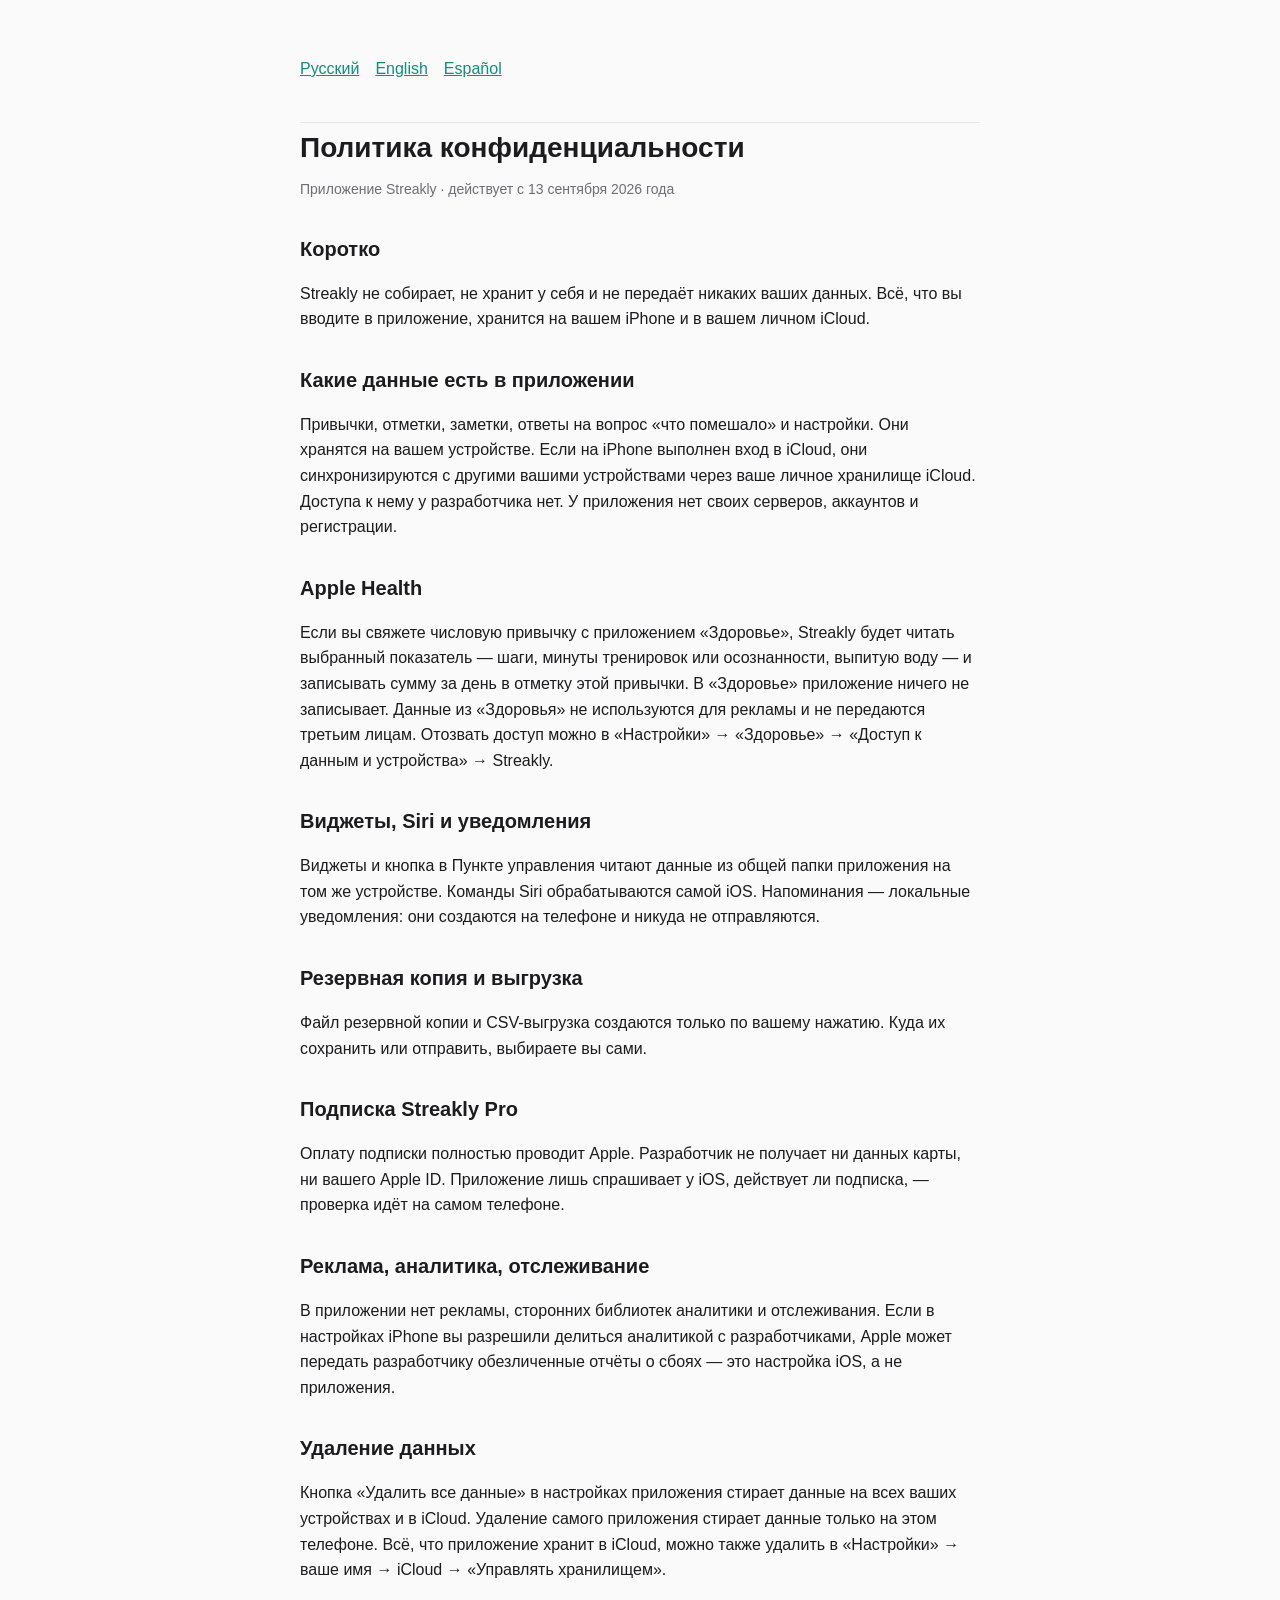
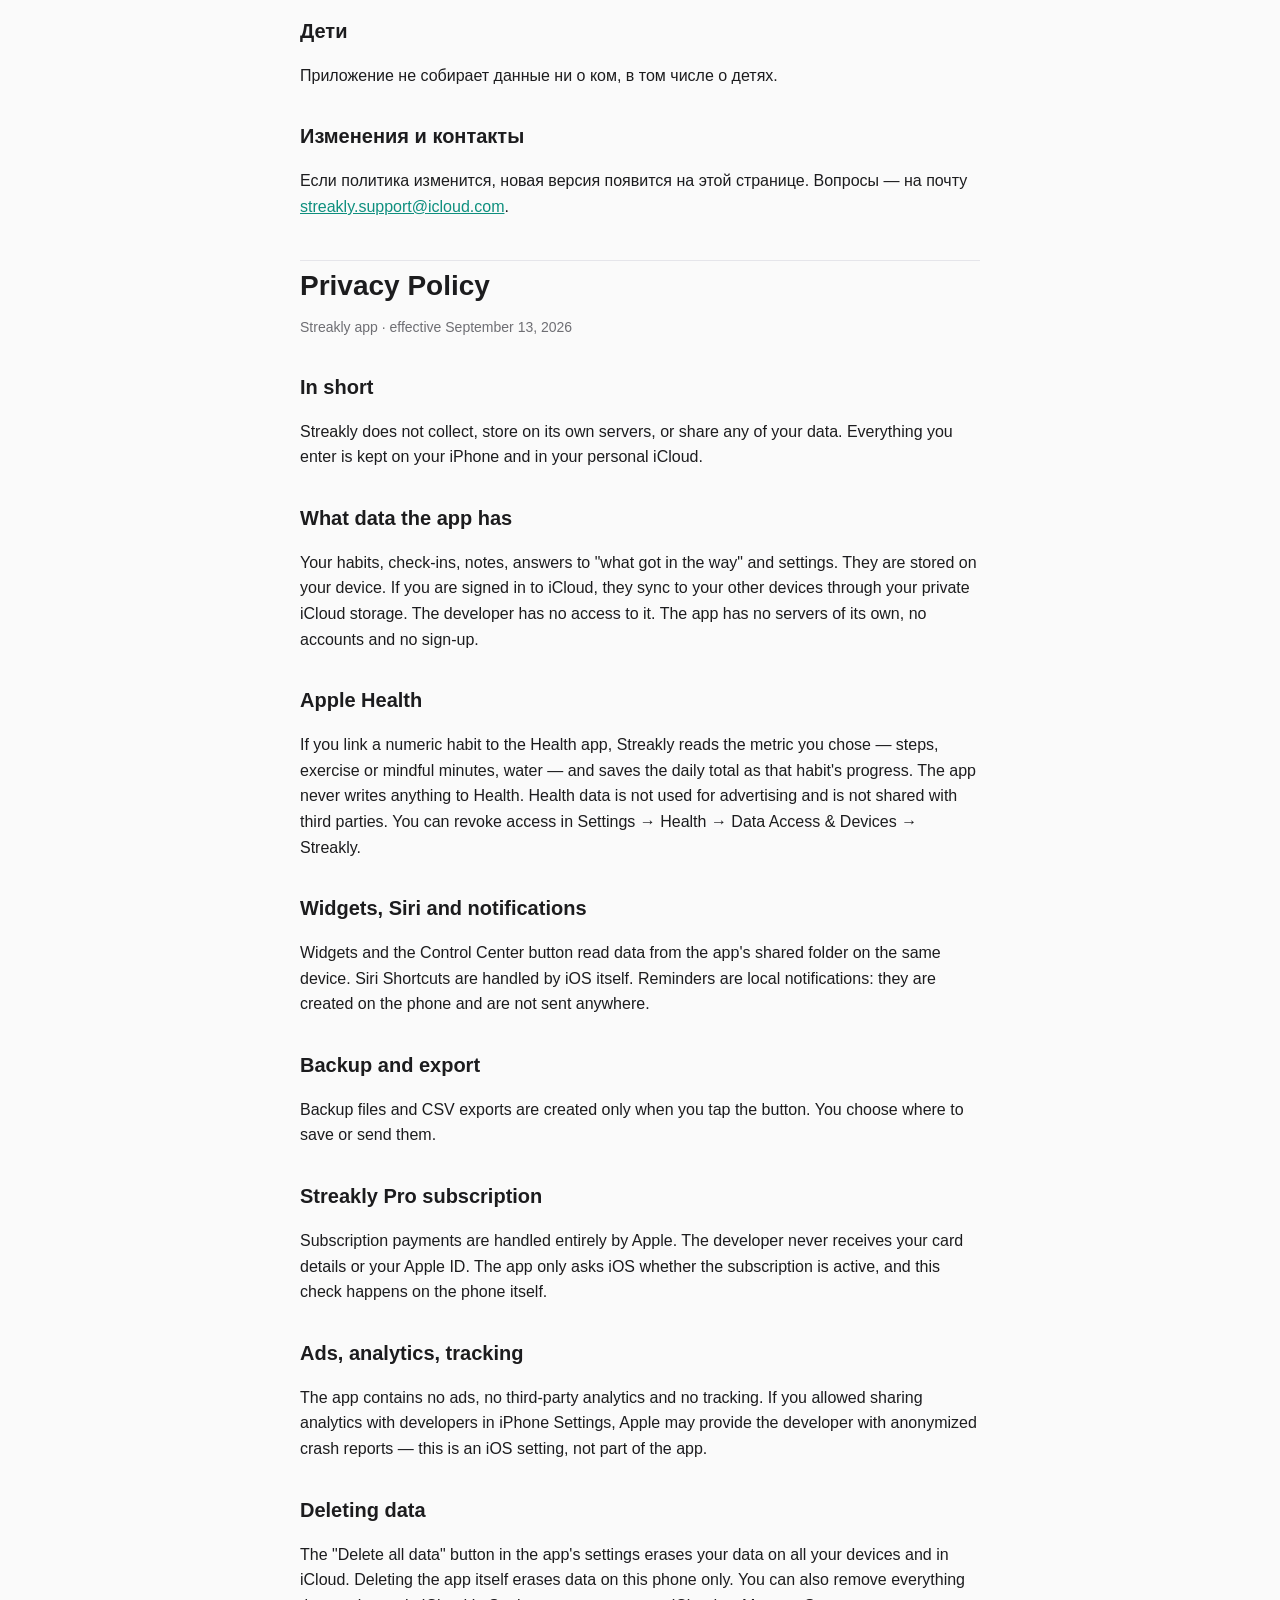
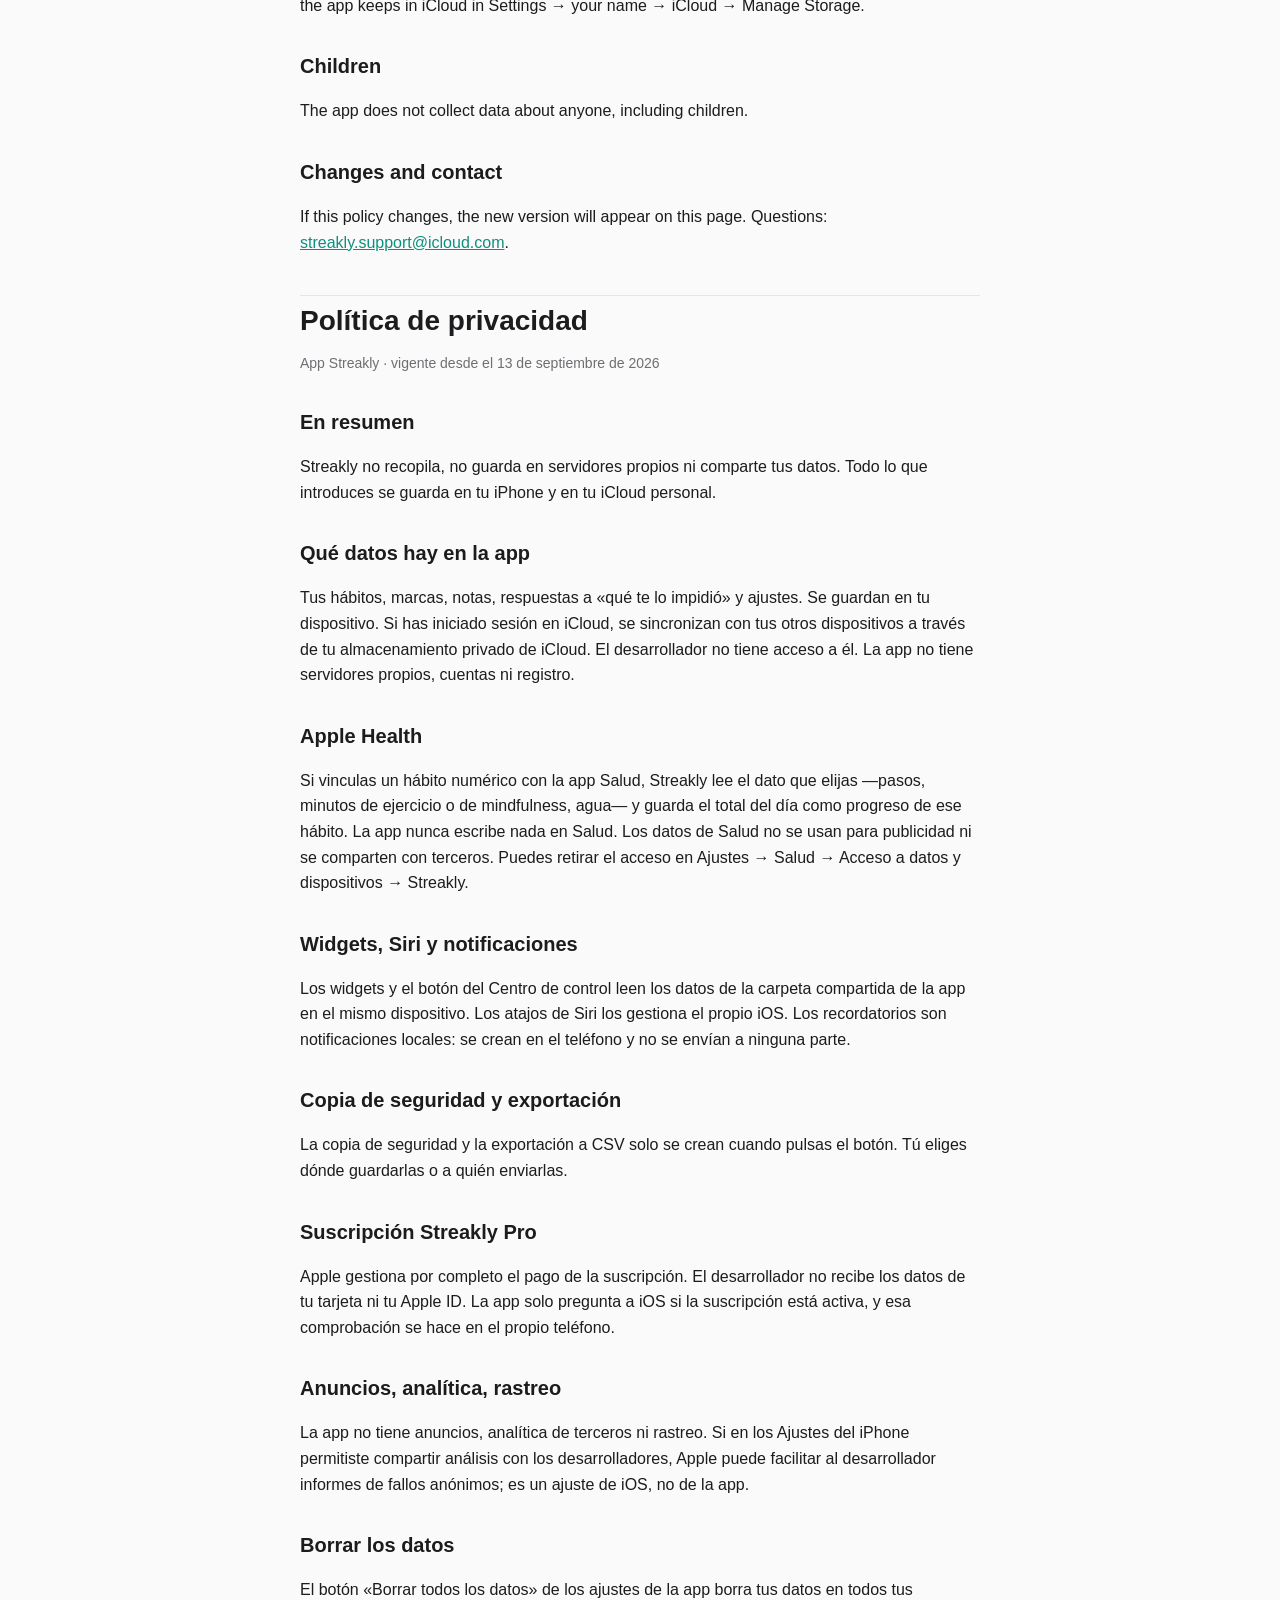
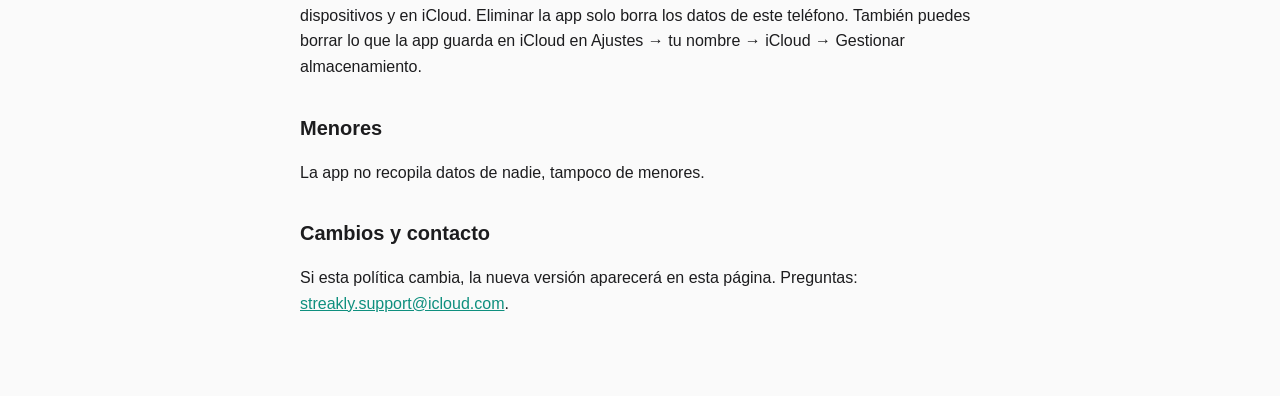
==== privacy.html @ 32f7a88f "Страницы поддержки и политики конфиденциальности Streakly" ====
<!doctype html>
<!--
  Политика конфиденциальности для App Store. Ссылку на эту страницу
  вписываем в App Store Connect → Конфиденциальность приложения.
-->
<html lang="ru">
<head>
  <meta charset="utf-8">
  <meta name="viewport" content="width=device-width, initial-scale=1">
  <title>Streakly — политика конфиденциальности</title>
  <style>
    :root { --bg: #fafafa; --text: #1c1c1e; --muted: #6e6e73; --line: #e5e5ea; --accent: #0e8f7e; }
    @media (prefers-color-scheme: dark) {
      :root { --bg: #0b0b0d; --text: #f2f2f7; --muted: #a1a1a6; --line: #2c2c2e; --accent: #5ee7d0; }
    }
    body { margin: 0; background: var(--bg); color: var(--text);
           font: 16px/1.6 -apple-system, BlinkMacSystemFont, "Segoe UI", Roboto, sans-serif; }
    main { max-width: 680px; margin: 0 auto; padding: 40px 20px 64px; }
    h1 { font-size: 28px; line-height: 1.2; margin: 0 0 4px; }
    h2 { font-size: 20px; margin: 32px 0 8px; }
    p, li { color: var(--text); }
    .muted { color: var(--muted); font-size: 14px; }
    nav { display: flex; gap: 16px; margin: 16px 0 8px; }
    a { color: var(--accent); }
    section { border-top: 1px solid var(--line); margin-top: 40px; padding-top: 8px; }
  </style>
</head>
<body>
<main>
  <nav><a href="#ru">Русский</a><a href="#en">English</a><a href="#es">Español</a></nav>

  <section id="ru">
    <h1>Политика конфиденциальности</h1>
    <p class="muted">Приложение Streakly · действует с 13 сентября 2026 года</p>

    <h2>Коротко</h2>
    <p>Streakly не собирает, не хранит у себя и не передаёт никаких ваших данных. Всё, что вы вводите в приложение, хранится на вашем iPhone и в вашем личном iCloud.</p>

    <h2>Какие данные есть в приложении</h2>
    <p>Привычки, отметки, заметки, ответы на вопрос «что помешало» и настройки. Они хранятся на вашем устройстве. Если на iPhone выполнен вход в iCloud, они синхронизируются с другими вашими устройствами через ваше личное хранилище iCloud. Доступа к нему у разработчика нет. У приложения нет своих серверов, аккаунтов и регистрации.</p>

    <h2>Apple Health</h2>
    <p>Если вы свяжете числовую привычку с приложением «Здоровье», Streakly будет читать выбранный показатель — шаги, минуты тренировок или осознанности, выпитую воду — и записывать сумму за день в отметку этой привычки. В «Здоровье» приложение ничего не записывает. Данные из «Здоровья» не используются для рекламы и не передаются третьим лицам. Отозвать доступ можно в «Настройки» → «Здоровье» → «Доступ к данным и устройства» → Streakly.</p>

    <h2>Виджеты, Siri и уведомления</h2>
    <p>Виджеты и кнопка в Пункте управления читают данные из общей папки приложения на том же устройстве. Команды Siri обрабатываются самой iOS. Напоминания — локальные уведомления: они создаются на телефоне и никуда не отправляются.</p>

    <h2>Резервная копия и выгрузка</h2>
    <p>Файл резервной копии и CSV-выгрузка создаются только по вашему нажатию. Куда их сохранить или отправить, выбираете вы сами.</p>

    <h2>Подписка Streakly Pro</h2>
    <p>Оплату подписки полностью проводит Apple. Разработчик не получает ни данных карты, ни вашего Apple ID. Приложение лишь спрашивает у iOS, действует ли подписка, — проверка идёт на самом телефоне.</p>

    <h2>Реклама, аналитика, отслеживание</h2>
    <p>В приложении нет рекламы, сторонних библиотек аналитики и отслеживания. Если в настройках iPhone вы разрешили делиться аналитикой с разработчиками, Apple может передать разработчику обезличенные отчёты о сбоях — это настройка iOS, а не приложения.</p>

    <h2>Удаление данных</h2>
    <p>Кнопка «Удалить все данные» в настройках приложения стирает данные на всех ваших устройствах и в iCloud. Удаление самого приложения стирает данные только на этом телефоне. Всё, что приложение хранит в iCloud, можно также удалить в «Настройки» → ваше имя → iCloud → «Управлять хранилищем».</p>

    <h2>Дети</h2>
    <p>Приложение не собирает данные ни о ком, в том числе о детях.</p>

    <h2>Изменения и контакты</h2>
    <p>Если политика изменится, новая версия появится на этой странице. Вопросы — на почту <a href="mailto:streakly.support@icloud.com">streakly.support@icloud.com</a>.</p>
  </section>

  <section id="en">
    <h1>Privacy Policy</h1>
    <p class="muted">Streakly app · effective September 13, 2026</p>

    <h2>In short</h2>
    <p>Streakly does not collect, store on its own servers, or share any of your data. Everything you enter is kept on your iPhone and in your personal iCloud.</p>

    <h2>What data the app has</h2>
    <p>Your habits, check-ins, notes, answers to "what got in the way" and settings. They are stored on your device. If you are signed in to iCloud, they sync to your other devices through your private iCloud storage. The developer has no access to it. The app has no servers of its own, no accounts and no sign-up.</p>

    <h2>Apple Health</h2>
    <p>If you link a numeric habit to the Health app, Streakly reads the metric you chose — steps, exercise or mindful minutes, water — and saves the daily total as that habit's progress. The app never writes anything to Health. Health data is not used for advertising and is not shared with third parties. You can revoke access in Settings → Health → Data Access &amp; Devices → Streakly.</p>

    <h2>Widgets, Siri and notifications</h2>
    <p>Widgets and the Control Center button read data from the app's shared folder on the same device. Siri Shortcuts are handled by iOS itself. Reminders are local notifications: they are created on the phone and are not sent anywhere.</p>

    <h2>Backup and export</h2>
    <p>Backup files and CSV exports are created only when you tap the button. You choose where to save or send them.</p>

    <h2>Streakly Pro subscription</h2>
    <p>Subscription payments are handled entirely by Apple. The developer never receives your card details or your Apple ID. The app only asks iOS whether the subscription is active, and this check happens on the phone itself.</p>

    <h2>Ads, analytics, tracking</h2>
    <p>The app contains no ads, no third-party analytics and no tracking. If you allowed sharing analytics with developers in iPhone Settings, Apple may provide the developer with anonymized crash reports — this is an iOS setting, not part of the app.</p>

    <h2>Deleting data</h2>
    <p>The "Delete all data" button in the app's settings erases your data on all your devices and in iCloud. Deleting the app itself erases data on this phone only. You can also remove everything the app keeps in iCloud in Settings → your name → iCloud → Manage Storage.</p>

    <h2>Children</h2>
    <p>The app does not collect data about anyone, including children.</p>

    <h2>Changes and contact</h2>
    <p>If this policy changes, the new version will appear on this page. Questions: <a href="mailto:streakly.support@icloud.com">streakly.support@icloud.com</a>.</p>
  </section>

  <section id="es">
    <h1>Política de privacidad</h1>
    <p class="muted">App Streakly · vigente desde el 13 de septiembre de 2026</p>

    <h2>En resumen</h2>
    <p>Streakly no recopila, no guarda en servidores propios ni comparte tus datos. Todo lo que introduces se guarda en tu iPhone y en tu iCloud personal.</p>

    <h2>Qué datos hay en la app</h2>
    <p>Tus hábitos, marcas, notas, respuestas a «qué te lo impidió» y ajustes. Se guardan en tu dispositivo. Si has iniciado sesión en iCloud, se sincronizan con tus otros dispositivos a través de tu almacenamiento privado de iCloud. El desarrollador no tiene acceso a él. La app no tiene servidores propios, cuentas ni registro.</p>

    <h2>Apple Health</h2>
    <p>Si vinculas un hábito numérico con la app Salud, Streakly lee el dato que elijas —pasos, minutos de ejercicio o de mindfulness, agua— y guarda el total del día como progreso de ese hábito. La app nunca escribe nada en Salud. Los datos de Salud no se usan para publicidad ni se comparten con terceros. Puedes retirar el acceso en Ajustes → Salud → Acceso a datos y dispositivos → Streakly.</p>

    <h2>Widgets, Siri y notificaciones</h2>
    <p>Los widgets y el botón del Centro de control leen los datos de la carpeta compartida de la app en el mismo dispositivo. Los atajos de Siri los gestiona el propio iOS. Los recordatorios son notificaciones locales: se crean en el teléfono y no se envían a ninguna parte.</p>

    <h2>Copia de seguridad y exportación</h2>
    <p>La copia de seguridad y la exportación a CSV solo se crean cuando pulsas el botón. Tú eliges dónde guardarlas o a quién enviarlas.</p>

    <h2>Suscripción Streakly Pro</h2>
    <p>Apple gestiona por completo el pago de la suscripción. El desarrollador no recibe los datos de tu tarjeta ni tu Apple ID. La app solo pregunta a iOS si la suscripción está activa, y esa comprobación se hace en el propio teléfono.</p>

    <h2>Anuncios, analítica, rastreo</h2>
    <p>La app no tiene anuncios, analítica de terceros ni rastreo. Si en los Ajustes del iPhone permitiste compartir análisis con los desarrolladores, Apple puede facilitar al desarrollador informes de fallos anónimos; es un ajuste de iOS, no de la app.</p>

    <h2>Borrar los datos</h2>
    <p>El botón «Borrar todos los datos» de los ajustes de la app borra tus datos en todos tus dispositivos y en iCloud. Eliminar la app solo borra los datos de este teléfono. También puedes borrar lo que la app guarda en iCloud en Ajustes → tu nombre → iCloud → Gestionar almacenamiento.</p>

    <h2>Menores</h2>
    <p>La app no recopila datos de nadie, tampoco de menores.</p>

    <h2>Cambios y contacto</h2>
    <p>Si esta política cambia, la nueva versión aparecerá en esta página. Preguntas: <a href="mailto:streakly.support@icloud.com">streakly.support@icloud.com</a>.</p>
  </section>
</main>
</body>
</html>
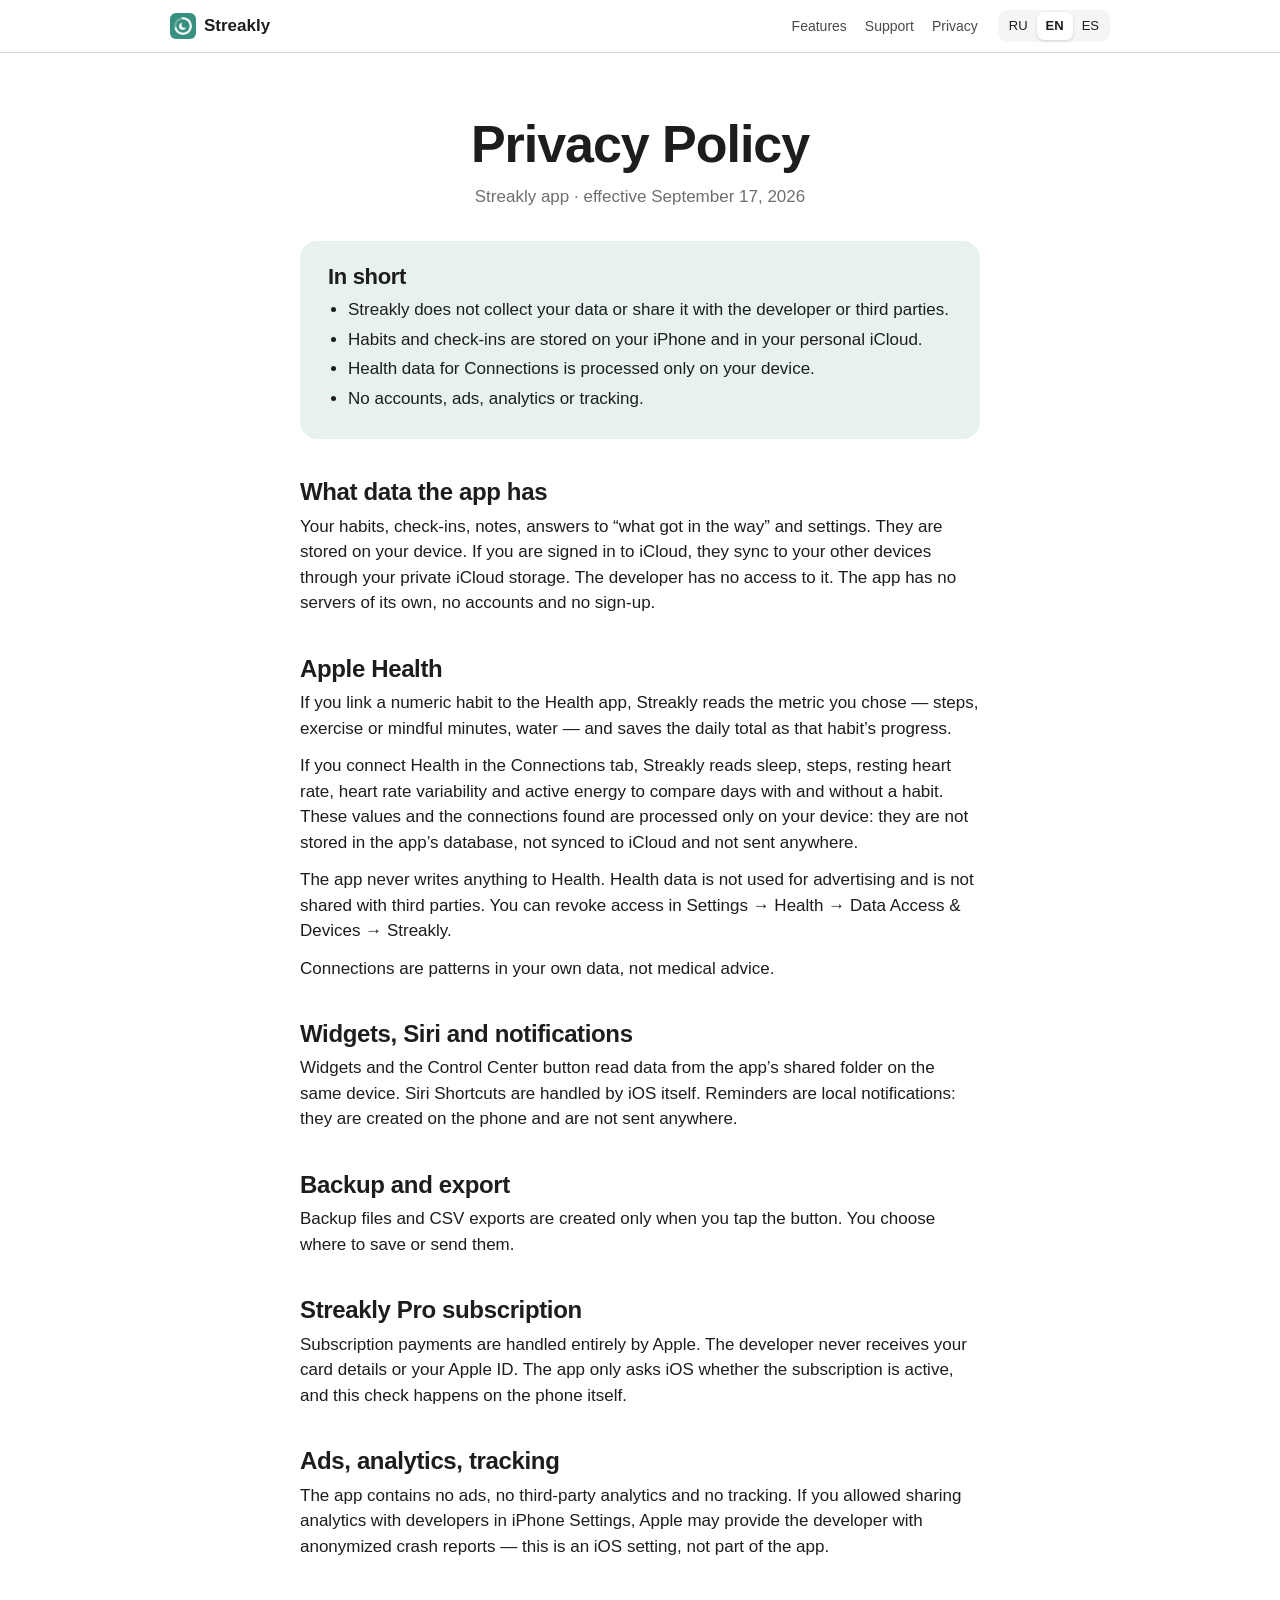
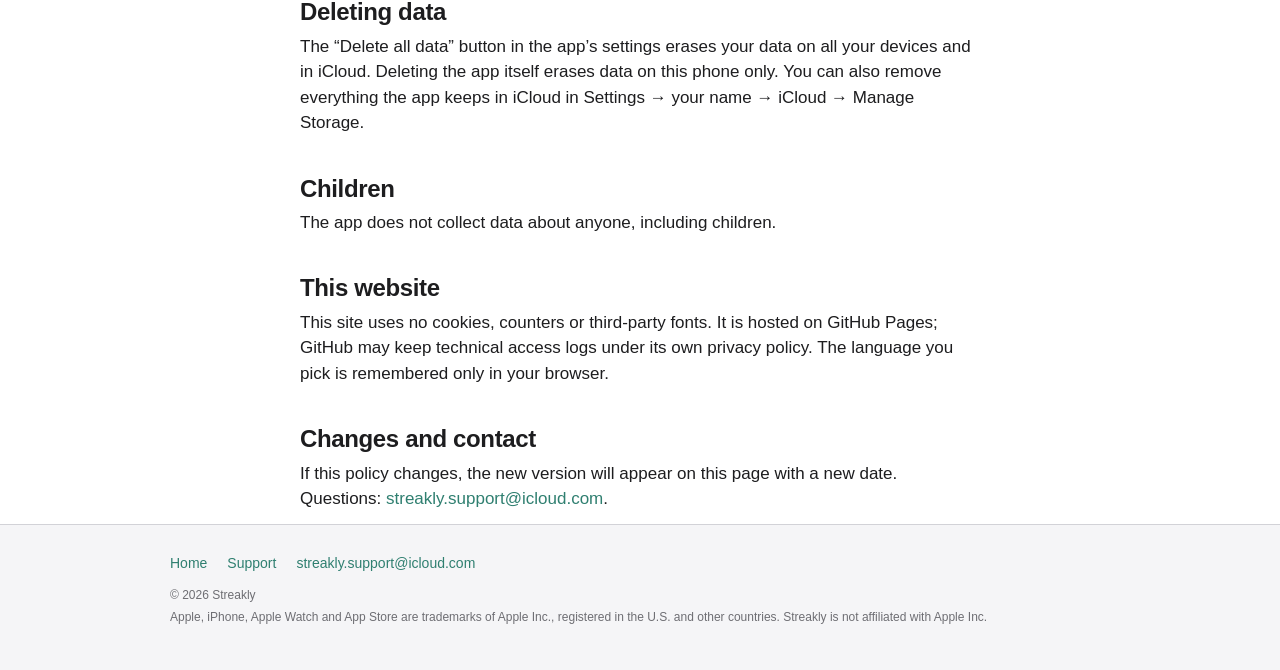
==== commit 0cc761b3: "Новый сайт в стиле страниц приложений iPhone, политика с «Взаимосвязями» Co-Authored-By: Claude Opus" ====
--- a/privacy.html
+++ b/privacy.html
@@ -2,137 +2,215 @@
 <!--
   Политика конфиденциальности для App Store. Ссылку на эту страницу
   вписываем в App Store Connect → Конфиденциальность приложения.
+  Тексты на трёх языках, переключает их lang.js.
 -->
 <html lang="ru">
 <head>
   <meta charset="utf-8">
   <meta name="viewport" content="width=device-width, initial-scale=1">
-  <title>Streakly — политика конфиденциальности</title>
-  <style>
-    :root { --bg: #fafafa; --text: #1c1c1e; --muted: #6e6e73; --line: #e5e5ea; --accent: #0e8f7e; }
-    @media (prefers-color-scheme: dark) {
-      :root { --bg: #0b0b0d; --text: #f2f2f7; --muted: #a1a1a6; --line: #2c2c2e; --accent: #5ee7d0; }
-    }
-    body { margin: 0; background: var(--bg); color: var(--text);
-           font: 16px/1.6 -apple-system, BlinkMacSystemFont, "Segoe UI", Roboto, sans-serif; }
-    main { max-width: 680px; margin: 0 auto; padding: 40px 20px 64px; }
-    h1 { font-size: 28px; line-height: 1.2; margin: 0 0 4px; }
-    h2 { font-size: 20px; margin: 32px 0 8px; }
-    p, li { color: var(--text); }
-    .muted { color: var(--muted); font-size: 14px; }
-    nav { display: flex; gap: 16px; margin: 16px 0 8px; }
-    a { color: var(--accent); }
-    section { border-top: 1px solid var(--line); margin-top: 40px; padding-top: 8px; }
-  </style>
+  <title>Streakly — Privacy Policy</title>
+  <meta name="title-ru" content="Streakly — политика конфиденциальности">
+  <meta name="title-en" content="Streakly — Privacy Policy">
+  <meta name="title-es" content="Streakly — Política de privacidad">
+  <meta name="color-scheme" content="light dark">
+  <link rel="icon" type="image/png" href="images/favicon.png">
+  <link rel="apple-touch-icon" href="images/apple-touch-icon.png">
+  <link rel="stylesheet" href="style.css">
+  <script src="lang.js"></script>
 </head>
 <body>
-<main>
-  <nav><a href="#ru">Русский</a><a href="#en">English</a><a href="#es">Español</a></nav>
-
-  <section id="ru">
-    <h1>Политика конфиденциальности</h1>
-    <p class="muted">Приложение Streakly · действует с 13 сентября 2026 года</p>
-
-    <h2>Коротко</h2>
-    <p>Streakly не собирает, не хранит у себя и не передаёт никаких ваших данных. Всё, что вы вводите в приложение, хранится на вашем iPhone и в вашем личном iCloud.</p>
-
-    <h2>Какие данные есть в приложении</h2>
-    <p>Привычки, отметки, заметки, ответы на вопрос «что помешало» и настройки. Они хранятся на вашем устройстве. Если на iPhone выполнен вход в iCloud, они синхронизируются с другими вашими устройствами через ваше личное хранилище iCloud. Доступа к нему у разработчика нет. У приложения нет своих серверов, аккаунтов и регистрации.</p>
-
-    <h2>Apple Health</h2>
-    <p>Если вы свяжете числовую привычку с приложением «Здоровье», Streakly будет читать выбранный показатель — шаги, минуты тренировок или осознанности, выпитую воду — и записывать сумму за день в отметку этой привычки. В «Здоровье» приложение ничего не записывает. Данные из «Здоровья» не используются для рекламы и не передаются третьим лицам. Отозвать доступ можно в «Настройки» → «Здоровье» → «Доступ к данным и устройства» → Streakly.</p>
-
-    <h2>Виджеты, Siri и уведомления</h2>
-    <p>Виджеты и кнопка в Пункте управления читают данные из общей папки приложения на том же устройстве. Команды Siri обрабатываются самой iOS. Напоминания — локальные уведомления: они создаются на телефоне и никуда не отправляются.</p>
-
-    <h2>Резервная копия и выгрузка</h2>
-    <p>Файл резервной копии и CSV-выгрузка создаются только по вашему нажатию. Куда их сохранить или отправить, выбираете вы сами.</p>
-
-    <h2>Подписка Streakly Pro</h2>
-    <p>Оплату подписки полностью проводит Apple. Разработчик не получает ни данных карты, ни вашего Apple ID. Приложение лишь спрашивает у iOS, действует ли подписка, — проверка идёт на самом телефоне.</p>
-
-    <h2>Реклама, аналитика, отслеживание</h2>
-    <p>В приложении нет рекламы, сторонних библиотек аналитики и отслеживания. Если в настройках iPhone вы разрешили делиться аналитикой с разработчиками, Apple может передать разработчику обезличенные отчёты о сбоях — это настройка iOS, а не приложения.</p>
-
-    <h2>Удаление данных</h2>
-    <p>Кнопка «Удалить все данные» в настройках приложения стирает данные на всех ваших устройствах и в iCloud. Удаление самого приложения стирает данные только на этом телефоне. Всё, что приложение хранит в iCloud, можно также удалить в «Настройки» → ваше имя → iCloud → «Управлять хранилищем».</p>
-
-    <h2>Дети</h2>
-    <p>Приложение не собирает данные ни о ком, в том числе о детях.</p>
-
-    <h2>Изменения и контакты</h2>
-    <p>Если политика изменится, новая версия появится на этой странице. Вопросы — на почту <a href="mailto:streakly.support@icloud.com">streakly.support@icloud.com</a>.</p>
-  </section>
-
-  <section id="en">
-    <h1>Privacy Policy</h1>
-    <p class="muted">Streakly app · effective September 13, 2026</p>
-
-    <h2>In short</h2>
-    <p>Streakly does not collect, store on its own servers, or share any of your data. Everything you enter is kept on your iPhone and in your personal iCloud.</p>
-
-    <h2>What data the app has</h2>
-    <p>Your habits, check-ins, notes, answers to "what got in the way" and settings. They are stored on your device. If you are signed in to iCloud, they sync to your other devices through your private iCloud storage. The developer has no access to it. The app has no servers of its own, no accounts and no sign-up.</p>
-
-    <h2>Apple Health</h2>
-    <p>If you link a numeric habit to the Health app, Streakly reads the metric you chose — steps, exercise or mindful minutes, water — and saves the daily total as that habit's progress. The app never writes anything to Health. Health data is not used for advertising and is not shared with third parties. You can revoke access in Settings → Health → Data Access &amp; Devices → Streakly.</p>
-
-    <h2>Widgets, Siri and notifications</h2>
-    <p>Widgets and the Control Center button read data from the app's shared folder on the same device. Siri Shortcuts are handled by iOS itself. Reminders are local notifications: they are created on the phone and are not sent anywhere.</p>
-
-    <h2>Backup and export</h2>
-    <p>Backup files and CSV exports are created only when you tap the button. You choose where to save or send them.</p>
-
-    <h2>Streakly Pro subscription</h2>
-    <p>Subscription payments are handled entirely by Apple. The developer never receives your card details or your Apple ID. The app only asks iOS whether the subscription is active, and this check happens on the phone itself.</p>
-
-    <h2>Ads, analytics, tracking</h2>
-    <p>The app contains no ads, no third-party analytics and no tracking. If you allowed sharing analytics with developers in iPhone Settings, Apple may provide the developer with anonymized crash reports — this is an iOS setting, not part of the app.</p>
-
-    <h2>Deleting data</h2>
-    <p>The "Delete all data" button in the app's settings erases your data on all your devices and in iCloud. Deleting the app itself erases data on this phone only. You can also remove everything the app keeps in iCloud in Settings → your name → iCloud → Manage Storage.</p>
-
-    <h2>Children</h2>
-    <p>The app does not collect data about anyone, including children.</p>
-
-    <h2>Changes and contact</h2>
-    <p>If this policy changes, the new version will appear on this page. Questions: <a href="mailto:streakly.support@icloud.com">streakly.support@icloud.com</a>.</p>
-  </section>
-
-  <section id="es">
-    <h1>Política de privacidad</h1>
-    <p class="muted">App Streakly · vigente desde el 13 de septiembre de 2026</p>
-
-    <h2>En resumen</h2>
-    <p>Streakly no recopila, no guarda en servidores propios ni comparte tus datos. Todo lo que introduces se guarda en tu iPhone y en tu iCloud personal.</p>
-
-    <h2>Qué datos hay en la app</h2>
-    <p>Tus hábitos, marcas, notas, respuestas a «qué te lo impidió» y ajustes. Se guardan en tu dispositivo. Si has iniciado sesión en iCloud, se sincronizan con tus otros dispositivos a través de tu almacenamiento privado de iCloud. El desarrollador no tiene acceso a él. La app no tiene servidores propios, cuentas ni registro.</p>
-
-    <h2>Apple Health</h2>
-    <p>Si vinculas un hábito numérico con la app Salud, Streakly lee el dato que elijas —pasos, minutos de ejercicio o de mindfulness, agua— y guarda el total del día como progreso de ese hábito. La app nunca escribe nada en Salud. Los datos de Salud no se usan para publicidad ni se comparten con terceros. Puedes retirar el acceso en Ajustes → Salud → Acceso a datos y dispositivos → Streakly.</p>
-
-    <h2>Widgets, Siri y notificaciones</h2>
-    <p>Los widgets y el botón del Centro de control leen los datos de la carpeta compartida de la app en el mismo dispositivo. Los atajos de Siri los gestiona el propio iOS. Los recordatorios son notificaciones locales: se crean en el teléfono y no se envían a ninguna parte.</p>
-
-    <h2>Copia de seguridad y exportación</h2>
-    <p>La copia de seguridad y la exportación a CSV solo se crean cuando pulsas el botón. Tú eliges dónde guardarlas o a quién enviarlas.</p>
-
-    <h2>Suscripción Streakly Pro</h2>
-    <p>Apple gestiona por completo el pago de la suscripción. El desarrollador no recibe los datos de tu tarjeta ni tu Apple ID. La app solo pregunta a iOS si la suscripción está activa, y esa comprobación se hace en el propio teléfono.</p>
-
-    <h2>Anuncios, analítica, rastreo</h2>
-    <p>La app no tiene anuncios, analítica de terceros ni rastreo. Si en los Ajustes del iPhone permitiste compartir análisis con los desarrolladores, Apple puede facilitar al desarrollador informes de fallos anónimos; es un ajuste de iOS, no de la app.</p>
-
-    <h2>Borrar los datos</h2>
-    <p>El botón «Borrar todos los datos» de los ajustes de la app borra tus datos en todos tus dispositivos y en iCloud. Eliminar la app solo borra los datos de este teléfono. También puedes borrar lo que la app guarda en iCloud en Ajustes → tu nombre → iCloud → Gestionar almacenamiento.</p>
-
-    <h2>Menores</h2>
-    <p>La app no recopila datos de nadie, tampoco de menores.</p>
-
-    <h2>Cambios y contacto</h2>
-    <p>Si esta política cambia, la nueva versión aparecerá en esta página. Preguntas: <a href="mailto:streakly.support@icloud.com">streakly.support@icloud.com</a>.</p>
-  </section>
+
+<header class="nav">
+  <div class="wrap">
+    <a class="brand" href="index.html"><img src="images/favicon.png" alt="">Streakly</a>
+    <nav class="nav-links">
+      <a href="index.html#features"><span data-lang="ru">Возможности</span><span data-lang="en">Features</span><span data-lang="es">Funciones</span></a>
+      <a href="index.html#support"><span data-lang="ru">Поддержка</span><span data-lang="en">Support</span><span data-lang="es">Soporte</span></a>
+      <a href="privacy.html"><span data-lang="ru">Конфиденциальность</span><span data-lang="en">Privacy</span><span data-lang="es">Privacidad</span></a>
+    </nav>
+    <div class="lang-switch" role="group" aria-label="Language">
+      <button type="button" data-set-lang="ru">RU</button>
+      <button type="button" data-set-lang="en">EN</button>
+      <button type="button" data-set-lang="es">ES</button>
+    </div>
+  </div>
+</header>
+
+<main class="wrap narrow">
+
+  <!-- ===================== Русский ===================== -->
+  <article data-lang="ru">
+    <div class="doc-header">
+      <h1>Политика конфиденциальности</h1>
+      <p>Приложение Streakly · действует с 17 сентября 2026 года</p>
+    </div>
+
+    <div class="summary">
+      <h2>Коротко</h2>
+      <ul>
+        <li>Streakly не собирает ваши данные и не передаёт их разработчику или третьим лицам.</li>
+        <li>Привычки и отметки хранятся на iPhone и в вашем личном iCloud.</li>
+        <li>Данные «Здоровья» для «Взаимосвязей» обрабатываются только на устройстве.</li>
+        <li>Нет аккаунтов, рекламы, аналитики и отслеживания.</li>
+      </ul>
+    </div>
+
+    <div class="doc">
+      <h2>Какие данные есть в приложении</h2>
+      <p>Привычки, отметки, заметки, ответы на вопрос «что помешало» и настройки. Они хранятся на вашем устройстве. Если на iPhone выполнен вход в iCloud, они синхронизируются с другими вашими устройствами через ваше личное хранилище iCloud. Доступа к нему у разработчика нет. У приложения нет своих серверов, аккаунтов и регистрации.</p>
+
+      <h2>Apple Health</h2>
+      <p>Если вы свяжете числовую привычку с приложением «Здоровье», Streakly будет читать выбранный показатель — шаги, минуты тренировок или осознанности, выпитую воду — и записывать сумму за день в отметку этой привычки.</p>
+      <p>Если вы подключите «Здоровье» на вкладке «Взаимосвязи», Streakly будет читать сон, шаги, пульс в покое, вариабельность пульса и активную энергию, чтобы сравнить дни с привычкой и без неё. Эти значения и найденные связи обрабатываются только на устройстве: они не сохраняются в базе приложения, не попадают в iCloud и никуда не отправляются.</p>
+      <p>В «Здоровье» приложение ничего не записывает. Данные из «Здоровья» не используются для рекламы и не передаются третьим лицам. Отозвать доступ можно в «Настройки» → «Здоровье» → «Доступ к данным и устройства» → Streakly.</p>
+      <p>Взаимосвязи — это совпадения в ваших данных, а не медицинский совет.</p>
+
+      <h2>Виджеты, Siri и уведомления</h2>
+      <p>Виджеты и кнопка в Пункте управления читают данные из общей папки приложения на том же устройстве. Команды Siri обрабатываются самой iOS. Напоминания — локальные уведомления: они создаются на телефоне и никуда не отправляются.</p>
+
+      <h2>Резервная копия и выгрузка</h2>
+      <p>Файл резервной копии и CSV-выгрузка создаются только по вашему нажатию. Куда их сохранить или отправить, выбираете вы сами.</p>
+
+      <h2>Подписка Streakly Pro</h2>
+      <p>Оплату подписки полностью проводит Apple. Разработчик не получает ни данных карты, ни вашего Apple ID. Приложение лишь спрашивает у iOS, действует ли подписка, — проверка идёт на самом телефоне.</p>
+
+      <h2>Реклама, аналитика, отслеживание</h2>
+      <p>В приложении нет рекламы, сторонних библиотек аналитики и отслеживания. Если в настройках iPhone вы разрешили делиться аналитикой с разработчиками, Apple может передать разработчику обезличенные отчёты о сбоях — это настройка iOS, а не приложения.</p>
+
+      <h2>Удаление данных</h2>
+      <p>Кнопка «Удалить все данные» в настройках приложения стирает данные на всех ваших устройствах и в iCloud. Удаление самого приложения стирает данные только на этом телефоне. Всё, что приложение хранит в iCloud, можно также удалить в «Настройки» → ваше имя → iCloud → «Управлять хранилищем».</p>
+
+      <h2>Дети</h2>
+      <p>Приложение не собирает данные ни о ком, в том числе о детях.</p>
+
+      <h2>Этот сайт</h2>
+      <p>На сайте нет cookie, счётчиков и сторонних шрифтов. Он размещён на GitHub Pages; GitHub может вести технические журналы посещений по своей политике конфиденциальности. Выбранный язык страницы запоминается только в вашем браузере.</p>
+
+      <h2>Изменения и контакты</h2>
+      <p>Если политика изменится, новая версия появится на этой странице с новой датой. Вопросы — на почту <a href="mailto:streakly.support@icloud.com">streakly.support@icloud.com</a>.</p>
+    </div>
+  </article>
+
+  <!-- ===================== English ===================== -->
+  <article data-lang="en">
+    <div class="doc-header">
+      <h1>Privacy Policy</h1>
+      <p>Streakly app · effective September 17, 2026</p>
+    </div>
+
+    <div class="summary">
+      <h2>In short</h2>
+      <ul>
+        <li>Streakly does not collect your data or share it with the developer or third parties.</li>
+        <li>Habits and check-ins are stored on your iPhone and in your personal iCloud.</li>
+        <li>Health data for Connections is processed only on your device.</li>
+        <li>No accounts, ads, analytics or tracking.</li>
+      </ul>
+    </div>
+
+    <div class="doc">
+      <h2>What data the app has</h2>
+      <p>Your habits, check-ins, notes, answers to “what got in the way” and settings. They are stored on your device. If you are signed in to iCloud, they sync to your other devices through your private iCloud storage. The developer has no access to it. The app has no servers of its own, no accounts and no sign-up.</p>
+
+      <h2>Apple Health</h2>
+      <p>If you link a numeric habit to the Health app, Streakly reads the metric you chose — steps, exercise or mindful minutes, water — and saves the daily total as that habit’s progress.</p>
+      <p>If you connect Health in the Connections tab, Streakly reads sleep, steps, resting heart rate, heart rate variability and active energy to compare days with and without a habit. These values and the connections found are processed only on your device: they are not stored in the app’s database, not synced to iCloud and not sent anywhere.</p>
+      <p>The app never writes anything to Health. Health data is not used for advertising and is not shared with third parties. You can revoke access in Settings → Health → Data Access &amp; Devices → Streakly.</p>
+      <p>Connections are patterns in your own data, not medical advice.</p>
+
+      <h2>Widgets, Siri and notifications</h2>
+      <p>Widgets and the Control Center button read data from the app’s shared folder on the same device. Siri Shortcuts are handled by iOS itself. Reminders are local notifications: they are created on the phone and are not sent anywhere.</p>
+
+      <h2>Backup and export</h2>
+      <p>Backup files and CSV exports are created only when you tap the button. You choose where to save or send them.</p>
+
+      <h2>Streakly Pro subscription</h2>
+      <p>Subscription payments are handled entirely by Apple. The developer never receives your card details or your Apple ID. The app only asks iOS whether the subscription is active, and this check happens on the phone itself.</p>
+
+      <h2>Ads, analytics, tracking</h2>
+      <p>The app contains no ads, no third-party analytics and no tracking. If you allowed sharing analytics with developers in iPhone Settings, Apple may provide the developer with anonymized crash reports — this is an iOS setting, not part of the app.</p>
+
+      <h2>Deleting data</h2>
+      <p>The “Delete all data” button in the app’s settings erases your data on all your devices and in iCloud. Deleting the app itself erases data on this phone only. You can also remove everything the app keeps in iCloud in Settings → your name → iCloud → Manage Storage.</p>
+
+      <h2>Children</h2>
+      <p>The app does not collect data about anyone, including children.</p>
+
+      <h2>This website</h2>
+      <p>This site uses no cookies, counters or third-party fonts. It is hosted on GitHub Pages; GitHub may keep technical access logs under its own privacy policy. The language you pick is remembered only in your browser.</p>
+
+      <h2>Changes and contact</h2>
+      <p>If this policy changes, the new version will appear on this page with a new date. Questions: <a href="mailto:streakly.support@icloud.com">streakly.support@icloud.com</a>.</p>
+    </div>
+  </article>
+
+  <!-- ===================== Español ===================== -->
+  <article data-lang="es">
+    <div class="doc-header">
+      <h1>Política de privacidad</h1>
+      <p>App Streakly · vigente desde el 17 de septiembre de 2026</p>
+    </div>
+
+    <div class="summary">
+      <h2>En resumen</h2>
+      <ul>
+        <li>Streakly no recopila tus datos ni los comparte con el desarrollador ni con terceros.</li>
+        <li>Los hábitos y las marcas se guardan en tu iPhone y en tu iCloud personal.</li>
+        <li>Los datos de Salud para Conexiones se procesan solo en tu dispositivo.</li>
+        <li>Sin cuentas, anuncios, analítica ni rastreo.</li>
+      </ul>
+    </div>
+
+    <div class="doc">
+      <h2>Qué datos hay en la app</h2>
+      <p>Tus hábitos, marcas, notas, respuestas a «qué te lo impidió» y ajustes. Se guardan en tu dispositivo. Si has iniciado sesión en iCloud, se sincronizan con tus otros dispositivos a través de tu almacenamiento privado de iCloud. El desarrollador no tiene acceso a él. La app no tiene servidores propios, cuentas ni registro.</p>
+
+      <h2>Apple Health</h2>
+      <p>Si vinculas un hábito numérico con la app Salud, Streakly lee el dato que elijas —pasos, minutos de ejercicio o de mindfulness, agua— y guarda el total del día como progreso de ese hábito.</p>
+      <p>Si conectas Salud en la pestaña Conexiones, Streakly lee el sueño, los pasos, el pulso en reposo, la variabilidad de la frecuencia cardiaca y la energía activa para comparar los días con y sin un hábito. Estos valores y las conexiones encontradas se procesan solo en tu dispositivo: no se guardan en la base de datos de la app, no se sincronizan con iCloud y no se envían a ninguna parte.</p>
+      <p>La app nunca escribe nada en Salud. Los datos de Salud no se usan para publicidad ni se comparten con terceros. Puedes retirar el acceso en Ajustes → Salud → Acceso a datos y dispositivos → Streakly.</p>
+      <p>Las conexiones son coincidencias en tus datos, no consejos médicos.</p>
+
+      <h2>Widgets, Siri y notificaciones</h2>
+      <p>Los widgets y el botón del Centro de control leen los datos de la carpeta compartida de la app en el mismo dispositivo. Los atajos de Siri los gestiona el propio iOS. Los recordatorios son notificaciones locales: se crean en el teléfono y no se envían a ninguna parte.</p>
+
+      <h2>Copia de seguridad y exportación</h2>
+      <p>La copia de seguridad y la exportación a CSV solo se crean cuando pulsas el botón. Tú eliges dónde guardarlas o a quién enviarlas.</p>
+
+      <h2>Suscripción Streakly Pro</h2>
+      <p>Apple gestiona por completo el pago de la suscripción. El desarrollador no recibe los datos de tu tarjeta ni tu Apple ID. La app solo pregunta a iOS si la suscripción está activa, y esa comprobación se hace en el propio teléfono.</p>
+
+      <h2>Anuncios, analítica, rastreo</h2>
+      <p>La app no tiene anuncios, analítica de terceros ni rastreo. Si en los Ajustes del iPhone permitiste compartir análisis con los desarrolladores, Apple puede facilitar al desarrollador informes de fallos anónimos; es un ajuste de iOS, no de la app.</p>
+
+      <h2>Borrar los datos</h2>
+      <p>El botón «Eliminar todos los datos» de los ajustes de la app borra tus datos en todos tus dispositivos y en iCloud. Eliminar la app solo borra los datos de este teléfono. También puedes borrar lo que la app guarda en iCloud en Ajustes → tu nombre → iCloud → Gestionar almacenamiento.</p>
+
+      <h2>Menores</h2>
+      <p>La app no recopila datos de nadie, tampoco de menores.</p>
+
+      <h2>Este sitio web</h2>
+      <p>Este sitio no usa cookies, contadores ni fuentes de terceros. Está alojado en GitHub Pages; GitHub puede guardar registros técnicos de acceso según su propia política de privacidad. El idioma que eliges se recuerda solo en tu navegador.</p>
+
+      <h2>Cambios y contacto</h2>
+      <p>Si esta política cambia, la nueva versión aparecerá en esta página con una fecha nueva. Preguntas: <a href="mailto:streakly.support@icloud.com">streakly.support@icloud.com</a>.</p>
+    </div>
+  </article>
 </main>
+
+<footer>
+  <div class="wrap">
+    <div class="links">
+      <a href="index.html"><span data-lang="ru">Главная</span><span data-lang="en">Home</span><span data-lang="es">Inicio</span></a>
+      <a href="index.html#support"><span data-lang="ru">Поддержка</span><span data-lang="en">Support</span><span data-lang="es">Soporte</span></a>
+      <a href="mailto:streakly.support@icloud.com">streakly.support@icloud.com</a>
+    </div>
+    <p>© 2026 Streakly</p>
+    <p data-lang="ru">Apple, iPhone, Apple Watch и App Store — товарные знаки Apple Inc., зарегистрированные в США и других странах. Streakly не связан с Apple Inc.</p>
+    <p data-lang="en">Apple, iPhone, Apple Watch and App Store are trademarks of Apple Inc., registered in the U.S. and other countries. Streakly is not affiliated with Apple Inc.</p>
+    <p data-lang="es">Apple, iPhone, Apple Watch y App Store son marcas comerciales de Apple Inc., registradas en EE. UU. y en otros países. Streakly no está afiliado a Apple Inc.</p>
+  </div>
+</footer>
+
 </body>
 </html>
--- a/style.css
+++ b/style.css
@@ -0,0 +1,316 @@
+/*
+  Общий стиль сайта Streakly. Системный шрифт и сдержанная палитра,
+  как у страниц приложений на iPhone. Сторонних шрифтов и скриптов нет:
+  сайт не делает запросов к чужим серверам.
+*/
+
+:root {
+  --bg: #ffffff;
+  --bg-alt: #f5f5f7;
+  --card: #ffffff;
+  --text: #1d1d1f;
+  --muted: #6e6e73;
+  --line: #d2d2d7;
+  --accent: #2f7f70;
+  --accent-soft: rgba(58, 143, 126, 0.12);
+  --nav: rgba(255, 255, 255, 0.8);
+  --shadow: 0 20px 50px rgba(0, 0, 0, 0.12);
+}
+
+@media (prefers-color-scheme: dark) {
+  :root {
+    --bg: #000000;
+    --bg-alt: #111113;
+    --card: #1c1c1e;
+    --text: #f5f5f7;
+    --muted: #a1a1a6;
+    --line: #38383a;
+    --accent: #5ee7d0;
+    --accent-soft: rgba(94, 231, 208, 0.14);
+    --nav: rgba(22, 22, 23, 0.8);
+    --shadow: 0 20px 50px rgba(0, 0, 0, 0.6);
+  }
+}
+
+* { box-sizing: border-box; }
+
+html { scroll-behavior: smooth; scroll-padding-top: 64px; }
+
+body {
+  margin: 0;
+  background: var(--bg);
+  color: var(--text);
+  font: 17px/1.5 -apple-system, BlinkMacSystemFont, "SF Pro Text", "Helvetica Neue", "Segoe UI", Roboto, sans-serif;
+  -webkit-font-smoothing: antialiased;
+}
+
+a { color: var(--accent); text-decoration: none; }
+a:hover { text-decoration: underline; }
+
+img { max-width: 100%; display: block; }
+
+.wrap { max-width: 980px; margin: 0 auto; padding: 0 20px; }
+.narrow { max-width: 720px; }
+
+/* ---------- Верхняя панель ---------- */
+
+.nav {
+  position: sticky;
+  top: 0;
+  z-index: 10;
+  background: var(--nav);
+  backdrop-filter: saturate(180%) blur(20px);
+  -webkit-backdrop-filter: saturate(180%) blur(20px);
+  border-bottom: 1px solid var(--line);
+}
+
+.nav .wrap {
+  display: flex;
+  align-items: center;
+  gap: 20px;
+  height: 52px;
+}
+
+.brand {
+  display: flex;
+  align-items: center;
+  gap: 8px;
+  color: var(--text);
+  font-weight: 600;
+}
+.brand img { width: 26px; height: 26px; border-radius: 6px; }
+
+.nav-links { display: flex; gap: 18px; margin-left: auto; font-size: 14px; }
+.nav-links a { color: var(--text); opacity: 0.8; }
+.nav-links a:hover { opacity: 1; text-decoration: none; }
+
+/* Переключатель языка — сегменты, как в настройках iPhone */
+.lang-switch {
+  display: flex;
+  background: var(--bg-alt);
+  border-radius: 9px;
+  padding: 2px;
+  font-size: 13px;
+}
+.lang-switch button {
+  border: 0;
+  background: transparent;
+  color: var(--text);
+  font: inherit;
+  padding: 4px 9px;
+  border-radius: 7px;
+  cursor: pointer;
+}
+.lang-switch button[aria-pressed="true"] {
+  background: var(--card);
+  box-shadow: 0 1px 3px rgba(0, 0, 0, 0.15);
+  font-weight: 600;
+}
+
+/* На телефоне ссылки прячем: разделы и так идут друг за другом */
+@media (max-width: 640px) {
+  .nav-links { display: none; }
+  .lang-switch { margin-left: auto; }
+}
+
+/* ---------- Языки ---------- */
+
+/* Пока скрипт не выбрал язык (или он выключен), видны все три версии. */
+/* Прячем чужие языки, а свой оставляем с обычным отображением —
+   так работает и для блоков, и для коротких подписей внутри строки. */
+html.lang-ready:not([data-show="ru"]) [data-lang="ru"],
+html.lang-ready:not([data-show="en"]) [data-lang="en"],
+html.lang-ready:not([data-show="es"]) [data-lang="es"] { display: none; }
+
+/* ---------- Главный экран ---------- */
+
+.hero { text-align: center; padding: 72px 0 40px; }
+
+.hero .icon {
+  width: 128px;
+  height: 128px;
+  margin: 0 auto 24px;
+  border-radius: 28px;
+  box-shadow: 0 10px 30px rgba(0, 0, 0, 0.15);
+}
+
+h1 {
+  font-size: clamp(40px, 7vw, 64px);
+  line-height: 1.05;
+  letter-spacing: -0.02em;
+  margin: 0 0 12px;
+}
+
+.lead {
+  font-size: clamp(19px, 2.6vw, 24px);
+  line-height: 1.35;
+  color: var(--muted);
+  max-width: 640px;
+  margin: 0 auto 28px;
+}
+
+.actions { display: flex; gap: 12px; justify-content: center; flex-wrap: wrap; }
+
+.button {
+  display: inline-block;
+  padding: 11px 22px;
+  border-radius: 980px;
+  font-size: 17px;
+  font-weight: 500;
+}
+.button.primary { background: var(--accent); color: #fff; }
+@media (prefers-color-scheme: dark) { .button.primary { color: #000; } }
+.button.secondary { background: var(--accent-soft); color: var(--accent); }
+.button:hover { text-decoration: none; opacity: 0.9; }
+/* Приложения ещё нет в App Store — плашка без заливки, чтобы не казалась кнопкой.
+   После выхода заменить на официальный значок App Store со ссылкой. */
+.button.soon {
+  cursor: default;
+  background: transparent;
+  color: var(--muted);
+  box-shadow: inset 0 0 0 1px var(--line);
+}
+.button.soon:hover { opacity: 1; }
+
+/* ---------- Галерея экранов ---------- */
+
+.gallery {
+  display: flex;
+  gap: 24px;
+  overflow-x: auto;
+  scroll-snap-type: x mandatory;
+  padding: 24px 20px 48px;
+  justify-content: center;
+}
+.gallery figure { margin: 0; flex: 0 0 220px; scroll-snap-align: center; text-align: center; }
+.gallery img {
+  width: 100%;
+  border-radius: 30px;
+  border: 1px solid var(--line);
+  box-shadow: var(--shadow);
+}
+.gallery figcaption { margin-top: 14px; font-size: 14px; color: var(--muted); }
+
+/* На узком экране галерея листается пальцем */
+@media (max-width: 1000px) {
+  .gallery { justify-content: flex-start; }
+}
+
+/* ---------- Секции ---------- */
+
+.section { padding: 72px 0; }
+.section.alt { background: var(--bg-alt); }
+
+h2 {
+  font-size: clamp(30px, 4.5vw, 44px);
+  line-height: 1.1;
+  letter-spacing: -0.015em;
+  margin: 0 0 12px;
+  text-align: center;
+}
+.section-lead { text-align: center; color: var(--muted); font-size: 19px; max-width: 620px; margin: 0 auto 40px; }
+
+.grid {
+  display: grid;
+  /* Четыре карточки — ровно два ряда по две, на телефоне одна колонка */
+  grid-template-columns: repeat(2, 1fr);
+  gap: 16px;
+}
+
+@media (max-width: 640px) {
+  .grid { grid-template-columns: 1fr; }
+}
+
+.card {
+  background: var(--card);
+  border-radius: 18px;
+  padding: 28px;
+}
+.section:not(.alt) .card { background: var(--bg-alt); }
+
+.card .symbol {
+  width: 44px;
+  height: 44px;
+  border-radius: 12px;
+  background: var(--accent-soft);
+  color: var(--accent);
+  display: grid;
+  place-items: center;
+  margin-bottom: 16px;
+}
+.card .symbol svg { width: 24px; height: 24px; }
+.card h3 { font-size: 21px; margin: 0 0 6px; line-height: 1.25; }
+.card p { margin: 0; color: var(--muted); }
+
+.note { text-align: center; font-size: 14px; color: var(--muted); margin: 28px auto 0; max-width: 620px; }
+
+/* ---------- Поддержка ---------- */
+
+.contact {
+  text-align: center;
+  background: var(--card);
+  border-radius: 18px;
+  padding: 28px;
+  margin-bottom: 32px;
+}
+.contact p { margin: 0 0 16px; color: var(--muted); }
+
+.faq {
+  background: var(--card);
+  border-radius: 18px;
+  overflow: hidden;
+}
+.faq details { border-top: 1px solid var(--line); }
+.faq details:first-child { border-top: 0; }
+.faq summary {
+  list-style: none;
+  cursor: pointer;
+  padding: 18px 48px 18px 22px;
+  font-weight: 600;
+  position: relative;
+}
+.faq summary::-webkit-details-marker { display: none; }
+/* Плюс справа превращается в минус, когда ответ открыт */
+.faq summary::after {
+  content: "+";
+  position: absolute;
+  right: 22px;
+  top: 50%;
+  transform: translateY(-50%);
+  font-size: 24px;
+  font-weight: 300;
+  color: var(--accent);
+}
+.faq details[open] summary::after { content: "−"; }
+.faq details p { margin: 0; padding: 0 22px 20px; color: var(--muted); }
+
+/* ---------- Политика ---------- */
+
+.doc-header { text-align: center; padding: 64px 0 32px; }
+.doc-header h1 { font-size: clamp(36px, 6vw, 52px); }
+.doc-header p { color: var(--muted); margin: 0; }
+
+.summary {
+  background: var(--accent-soft);
+  border-radius: 18px;
+  padding: 24px 28px;
+  margin-bottom: 40px;
+}
+.summary h2 { text-align: left; font-size: 22px; margin: 0 0 8px; }
+.summary ul { margin: 0; padding-left: 20px; }
+.summary li { margin: 4px 0; }
+
+.doc h2 { text-align: left; font-size: 24px; margin: 40px 0 8px; }
+.doc p { margin: 0 0 12px; }
+
+/* ---------- Подвал ---------- */
+
+footer {
+  background: var(--bg-alt);
+  border-top: 1px solid var(--line);
+  padding: 28px 0 40px;
+  font-size: 12px;
+  color: var(--muted);
+}
+footer .links { display: flex; flex-wrap: wrap; gap: 8px 20px; margin-bottom: 12px; font-size: 14px; }
+footer p { margin: 4px 0; }
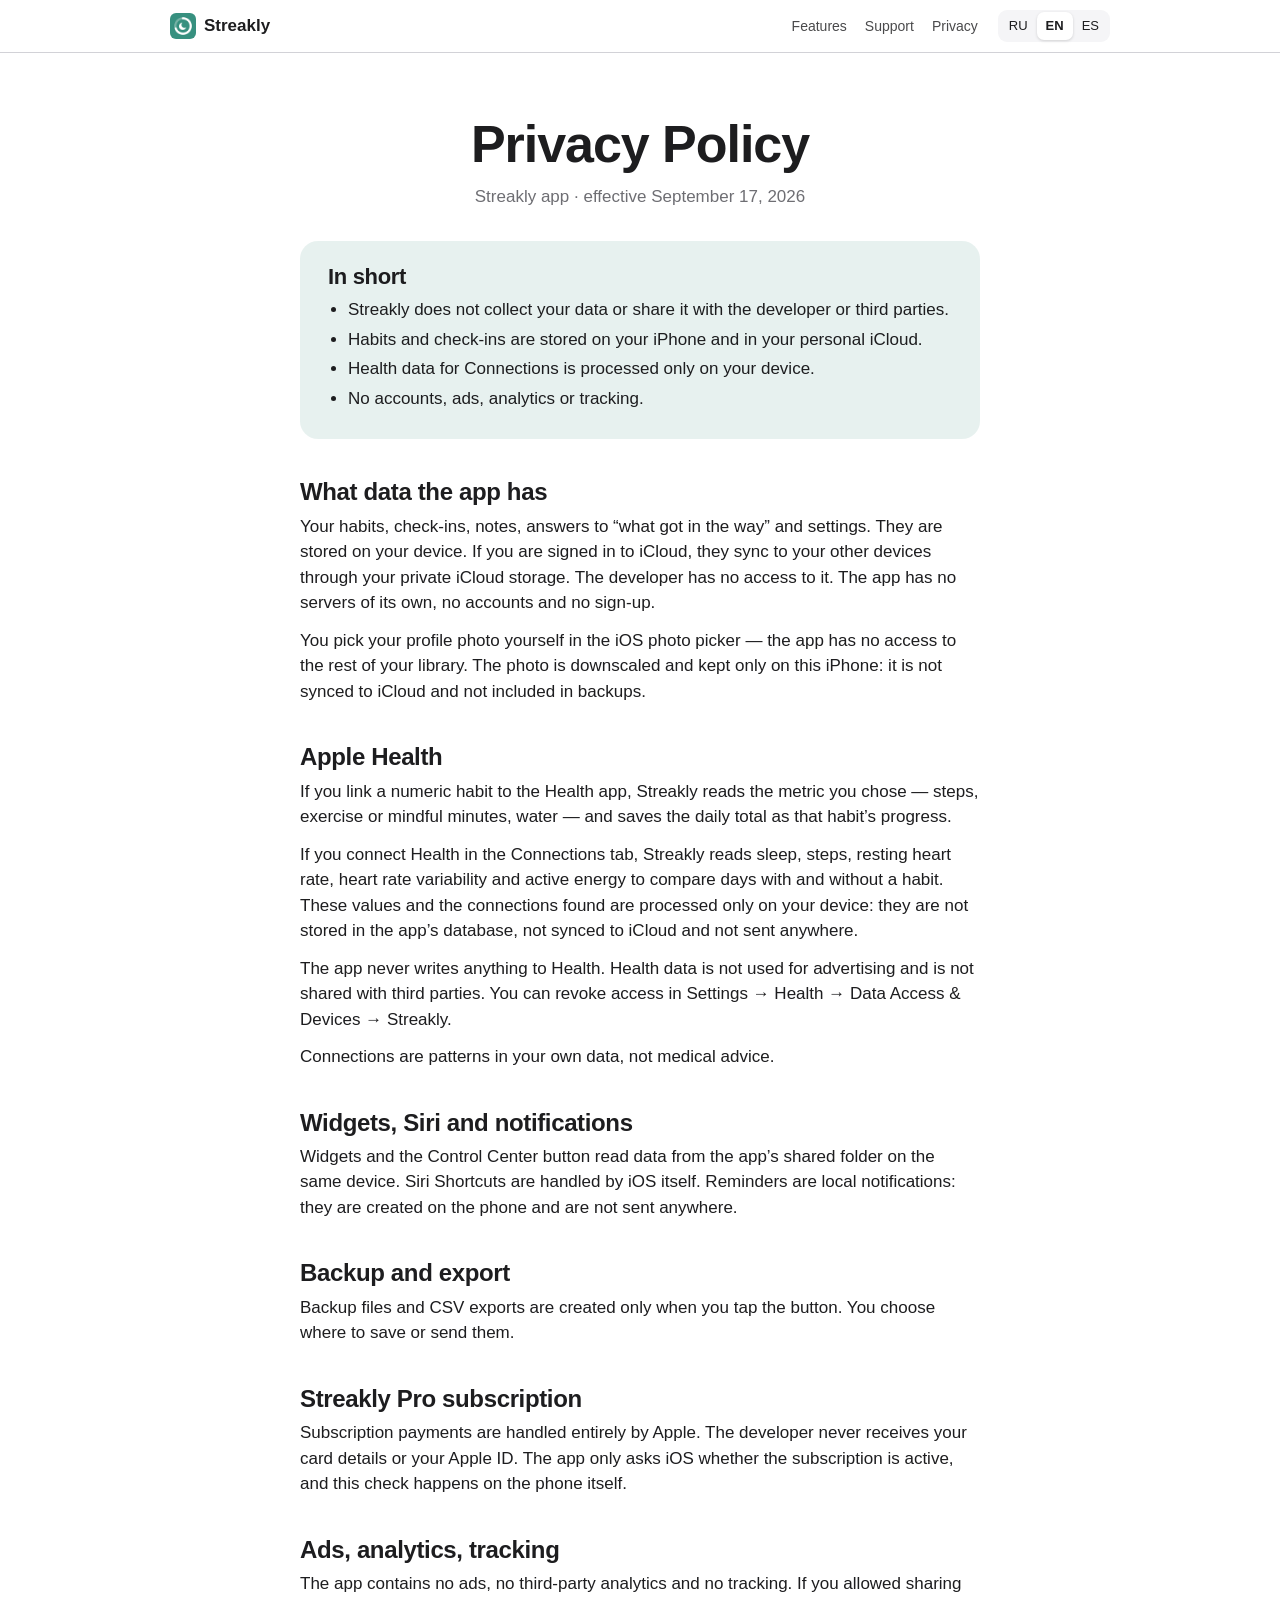
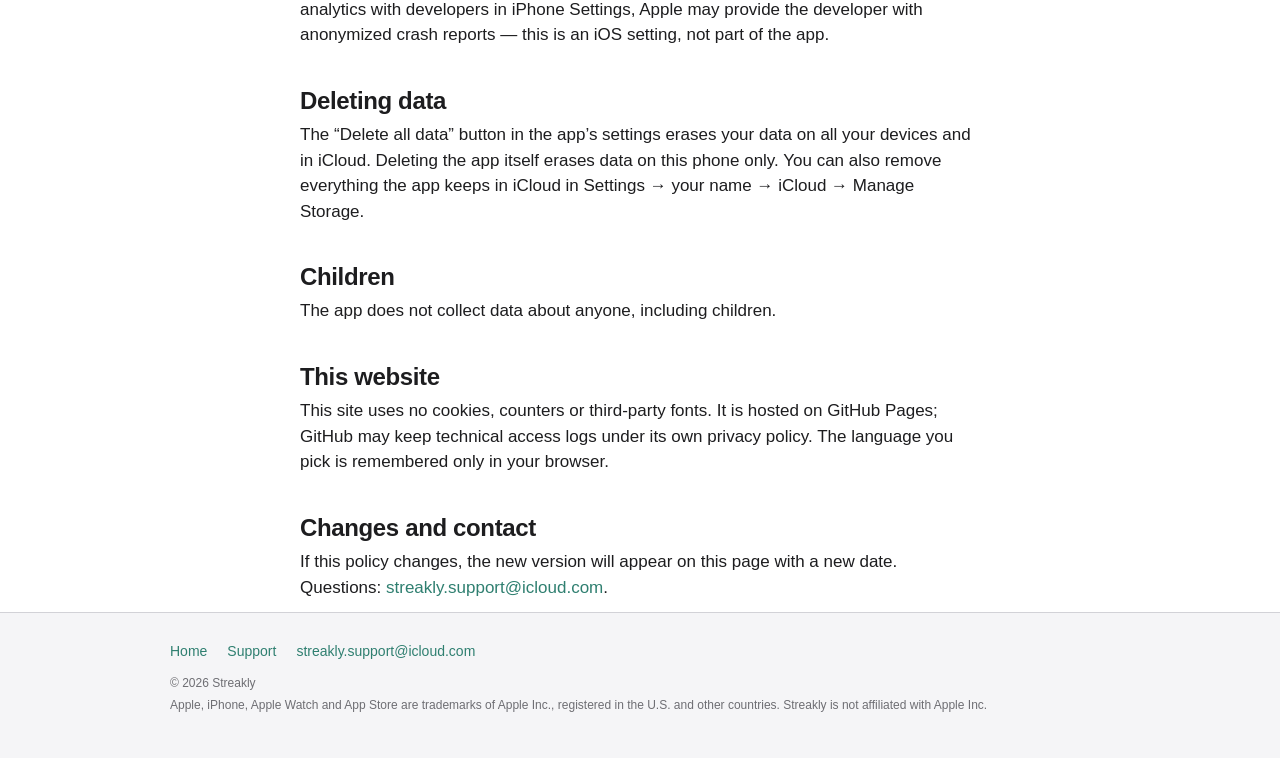
==== commit 4bac7aae: "Политика: фото профиля хранится только на устройстве Co-Authored-By: Claude Opus 5 <noreply@anthropi" ====
--- a/privacy.html
+++ b/privacy.html
@@ -58,6 +58,7 @@
     <div class="doc">
       <h2>Какие данные есть в приложении</h2>
       <p>Привычки, отметки, заметки, ответы на вопрос «что помешало» и настройки. Они хранятся на вашем устройстве. Если на iPhone выполнен вход в iCloud, они синхронизируются с другими вашими устройствами через ваше личное хранилище iCloud. Доступа к нему у разработчика нет. У приложения нет своих серверов, аккаунтов и регистрации.</p>
+      <p>Фото профиля вы выбираете сами в системном окне iOS — доступа ко всей медиатеке у приложения нет. Фото уменьшается и хранится только на этом iPhone: в iCloud и резервную копию оно не попадает.</p>
 
       <h2>Apple Health</h2>
       <p>Если вы свяжете числовую привычку с приложением «Здоровье», Streakly будет читать выбранный показатель — шаги, минуты тренировок или осознанности, выпитую воду — и записывать сумму за день в отметку этой привычки.</p>
@@ -111,6 +112,7 @@
     <div class="doc">
       <h2>What data the app has</h2>
       <p>Your habits, check-ins, notes, answers to “what got in the way” and settings. They are stored on your device. If you are signed in to iCloud, they sync to your other devices through your private iCloud storage. The developer has no access to it. The app has no servers of its own, no accounts and no sign-up.</p>
+      <p>You pick your profile photo yourself in the iOS photo picker — the app has no access to the rest of your library. The photo is downscaled and kept only on this iPhone: it is not synced to iCloud and not included in backups.</p>
 
       <h2>Apple Health</h2>
       <p>If you link a numeric habit to the Health app, Streakly reads the metric you chose — steps, exercise or mindful minutes, water — and saves the daily total as that habit’s progress.</p>
@@ -164,6 +166,7 @@
     <div class="doc">
       <h2>Qué datos hay en la app</h2>
       <p>Tus hábitos, marcas, notas, respuestas a «qué te lo impidió» y ajustes. Se guardan en tu dispositivo. Si has iniciado sesión en iCloud, se sincronizan con tus otros dispositivos a través de tu almacenamiento privado de iCloud. El desarrollador no tiene acceso a él. La app no tiene servidores propios, cuentas ni registro.</p>
+      <p>Tú eliges la foto de perfil en el selector de fotos de iOS; la app no tiene acceso al resto de tu fototeca. La foto se reduce y se guarda solo en este iPhone: no se sincroniza con iCloud ni se incluye en las copias de seguridad.</p>
 
       <h2>Apple Health</h2>
       <p>Si vinculas un hábito numérico con la app Salud, Streakly lee el dato que elijas —pasos, minutos de ejercicio o de mindfulness, agua— y guarda el total del día como progreso de ese hábito.</p>
--- a/style.css
+++ b/style.css
@@ -51,6 +51,8 @@
 
 .wrap { max-width: 980px; margin: 0 auto; padding: 0 20px; }
 .narrow { max-width: 720px; }
+/* Для ряда из четырёх карточек нужно больше места */
+.wide { max-width: 1200px; }
 
 /* ---------- Верхняя панель ---------- */
 
@@ -210,11 +212,15 @@
 }
 .section-lead { text-align: center; color: var(--muted); font-size: 19px; max-width: 620px; margin: 0 auto 40px; }
 
+/* Четыре карточки: в один ряд на компьютере, по две на планшете, одна колонка на телефоне */
 .grid {
   display: grid;
-  /* Четыре карточки — ровно два ряда по две, на телефоне одна колонка */
-  grid-template-columns: repeat(2, 1fr);
+  grid-template-columns: repeat(4, 1fr);
   gap: 16px;
+}
+
+@media (max-width: 1000px) {
+  .grid { grid-template-columns: repeat(2, 1fr); }
 }
 
 @media (max-width: 640px) {
@@ -224,7 +230,7 @@
 .card {
   background: var(--card);
   border-radius: 18px;
-  padding: 28px;
+  padding: 24px;
 }
 .section:not(.alt) .card { background: var(--bg-alt); }
 
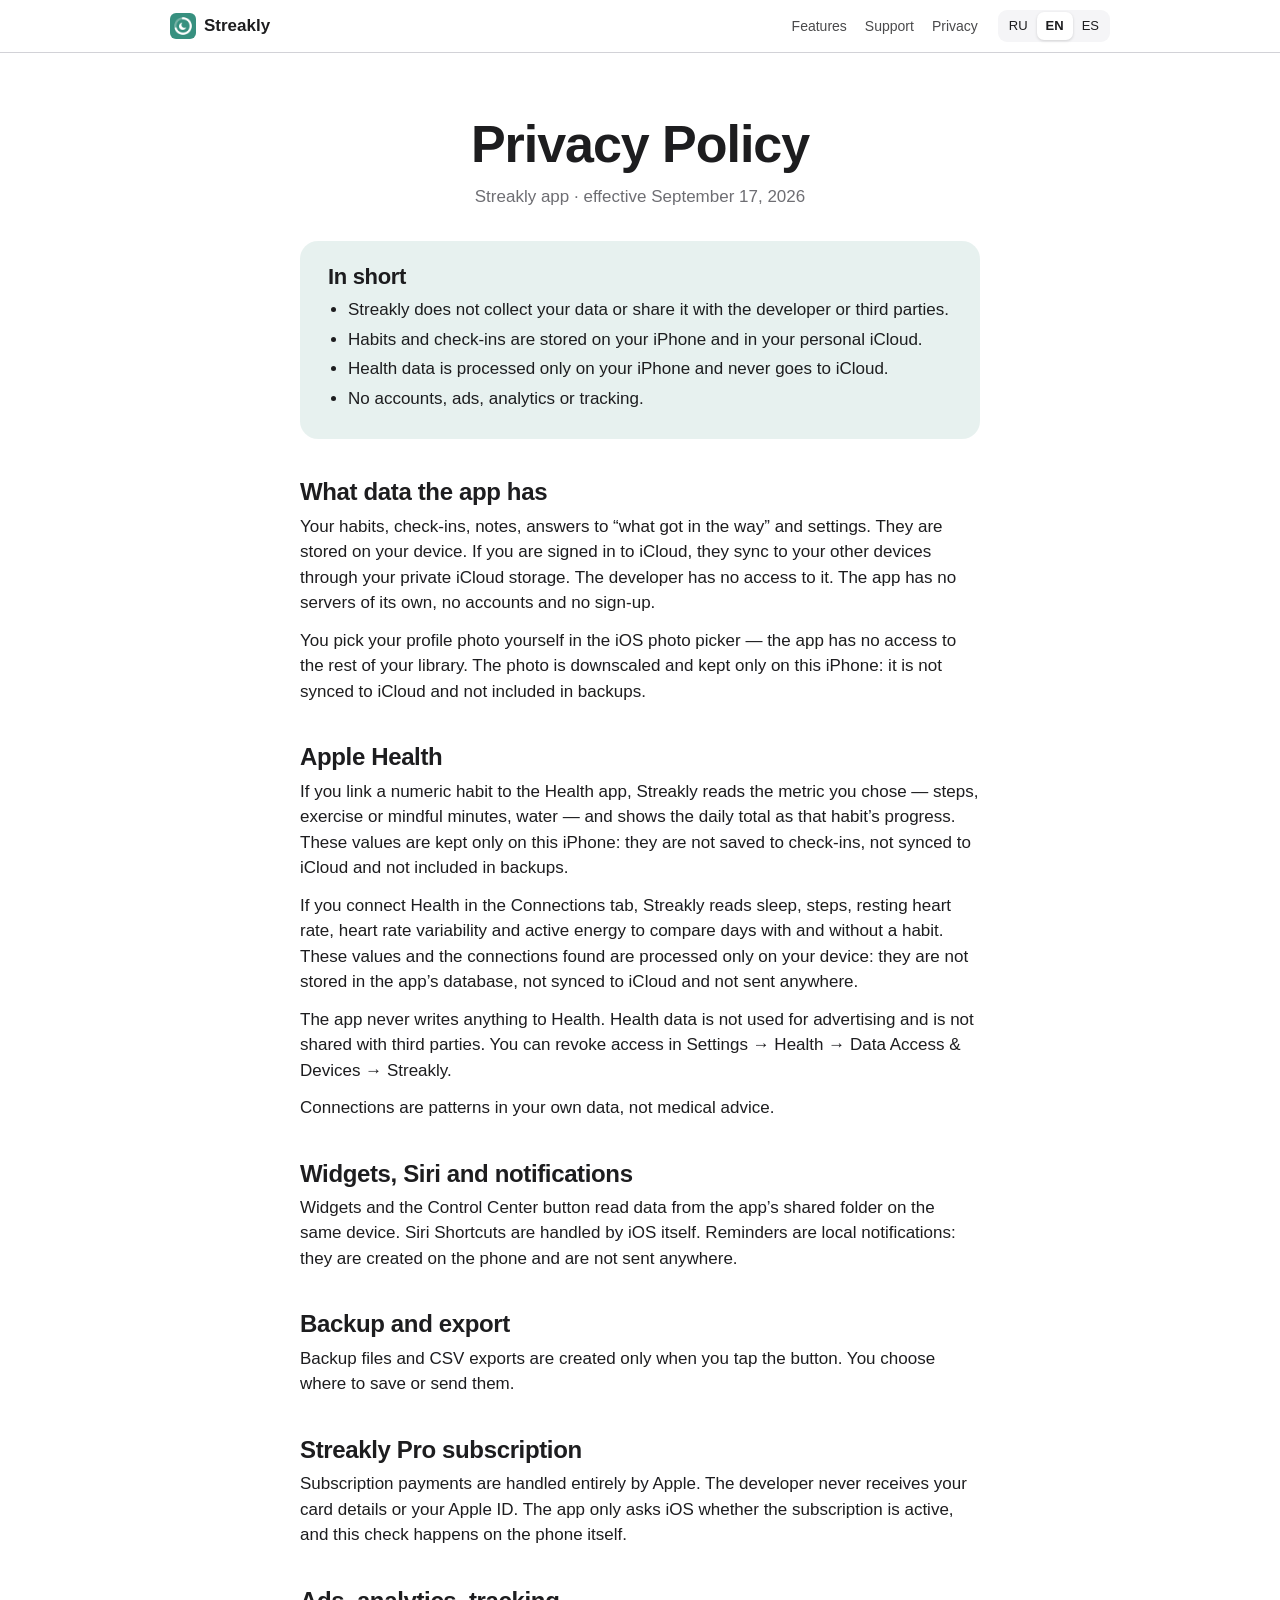
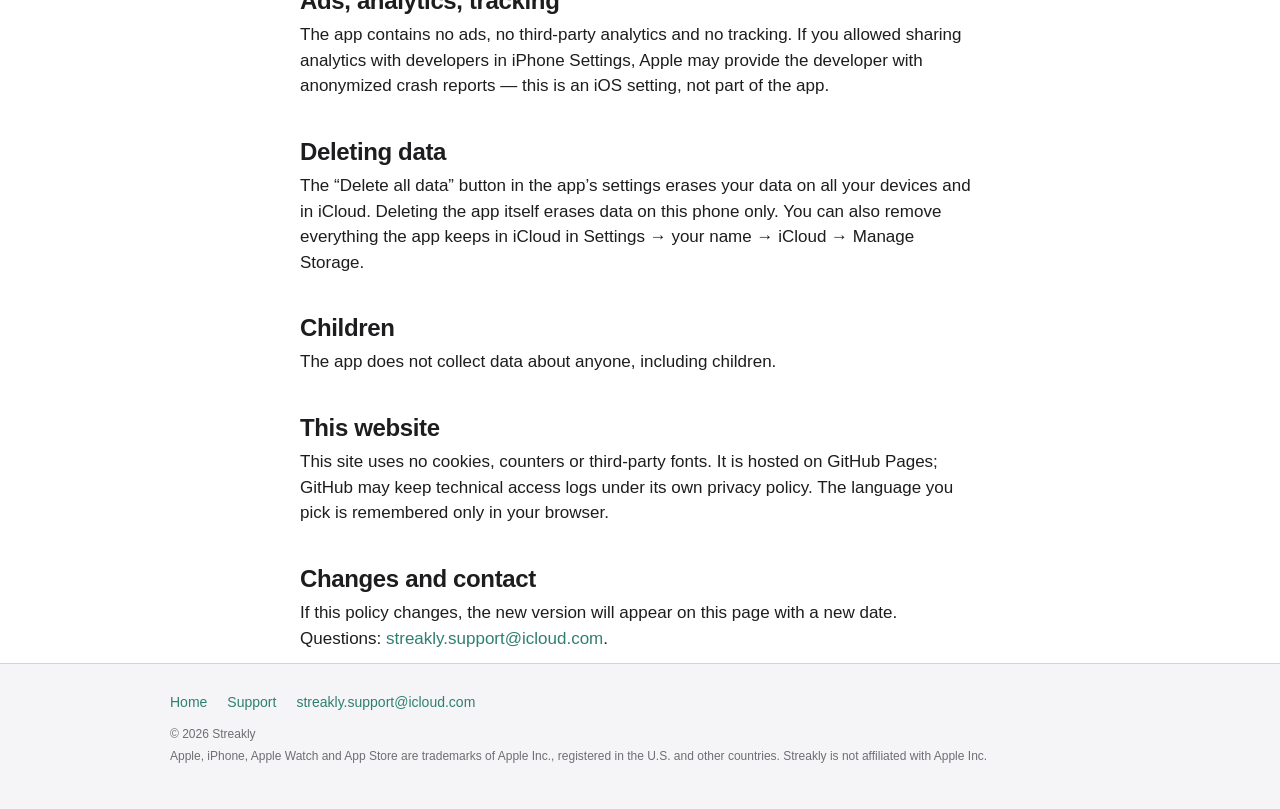
==== commit 787ca370: "Политика: значения «Здоровья» хранятся только на iPhone Co-Authored-By: Claude Opus 5 <noreply@anthr" ====
--- a/privacy.html
+++ b/privacy.html
@@ -50,7 +50,7 @@
       <ul>
         <li>Streakly не собирает ваши данные и не передаёт их разработчику или третьим лицам.</li>
         <li>Привычки и отметки хранятся на iPhone и в вашем личном iCloud.</li>
-        <li>Данные «Здоровья» для «Взаимосвязей» обрабатываются только на устройстве.</li>
+        <li>Данные «Здоровья» обрабатываются только на iPhone и не попадают в iCloud.</li>
         <li>Нет аккаунтов, рекламы, аналитики и отслеживания.</li>
       </ul>
     </div>
@@ -61,7 +61,7 @@
       <p>Фото профиля вы выбираете сами в системном окне iOS — доступа ко всей медиатеке у приложения нет. Фото уменьшается и хранится только на этом iPhone: в iCloud и резервную копию оно не попадает.</p>
 
       <h2>Apple Health</h2>
-      <p>Если вы свяжете числовую привычку с приложением «Здоровье», Streakly будет читать выбранный показатель — шаги, минуты тренировок или осознанности, выпитую воду — и записывать сумму за день в отметку этой привычки.</p>
+      <p>Если вы свяжете числовую привычку с приложением «Здоровье», Streakly будет читать выбранный показатель — шаги, минуты тренировок или осознанности, выпитую воду — и показывать сумму за день в прогрессе этой привычки. Эти значения хранятся только на этом iPhone: в отметки привычек, iCloud и резервную копию они не попадают.</p>
       <p>Если вы подключите «Здоровье» на вкладке «Взаимосвязи», Streakly будет читать сон, шаги, пульс в покое, вариабельность пульса и активную энергию, чтобы сравнить дни с привычкой и без неё. Эти значения и найденные связи обрабатываются только на устройстве: они не сохраняются в базе приложения, не попадают в iCloud и никуда не отправляются.</p>
       <p>В «Здоровье» приложение ничего не записывает. Данные из «Здоровья» не используются для рекламы и не передаются третьим лицам. Отозвать доступ можно в «Настройки» → «Здоровье» → «Доступ к данным и устройства» → Streakly.</p>
       <p>Взаимосвязи — это совпадения в ваших данных, а не медицинский совет.</p>
@@ -104,7 +104,7 @@
       <ul>
         <li>Streakly does not collect your data or share it with the developer or third parties.</li>
         <li>Habits and check-ins are stored on your iPhone and in your personal iCloud.</li>
-        <li>Health data for Connections is processed only on your device.</li>
+        <li>Health data is processed only on your iPhone and never goes to iCloud.</li>
         <li>No accounts, ads, analytics or tracking.</li>
       </ul>
     </div>
@@ -115,7 +115,7 @@
       <p>You pick your profile photo yourself in the iOS photo picker — the app has no access to the rest of your library. The photo is downscaled and kept only on this iPhone: it is not synced to iCloud and not included in backups.</p>
 
       <h2>Apple Health</h2>
-      <p>If you link a numeric habit to the Health app, Streakly reads the metric you chose — steps, exercise or mindful minutes, water — and saves the daily total as that habit’s progress.</p>
+      <p>If you link a numeric habit to the Health app, Streakly reads the metric you chose — steps, exercise or mindful minutes, water — and shows the daily total as that habit’s progress. These values are kept only on this iPhone: they are not saved to check-ins, not synced to iCloud and not included in backups.</p>
       <p>If you connect Health in the Connections tab, Streakly reads sleep, steps, resting heart rate, heart rate variability and active energy to compare days with and without a habit. These values and the connections found are processed only on your device: they are not stored in the app’s database, not synced to iCloud and not sent anywhere.</p>
       <p>The app never writes anything to Health. Health data is not used for advertising and is not shared with third parties. You can revoke access in Settings → Health → Data Access &amp; Devices → Streakly.</p>
       <p>Connections are patterns in your own data, not medical advice.</p>
@@ -158,7 +158,7 @@
       <ul>
         <li>Streakly no recopila tus datos ni los comparte con el desarrollador ni con terceros.</li>
         <li>Los hábitos y las marcas se guardan en tu iPhone y en tu iCloud personal.</li>
-        <li>Los datos de Salud para Conexiones se procesan solo en tu dispositivo.</li>
+        <li>Los datos de Salud se procesan solo en tu iPhone y nunca van a iCloud.</li>
         <li>Sin cuentas, anuncios, analítica ni rastreo.</li>
       </ul>
     </div>
@@ -169,7 +169,7 @@
       <p>Tú eliges la foto de perfil en el selector de fotos de iOS; la app no tiene acceso al resto de tu fototeca. La foto se reduce y se guarda solo en este iPhone: no se sincroniza con iCloud ni se incluye en las copias de seguridad.</p>
 
       <h2>Apple Health</h2>
-      <p>Si vinculas un hábito numérico con la app Salud, Streakly lee el dato que elijas —pasos, minutos de ejercicio o de mindfulness, agua— y guarda el total del día como progreso de ese hábito.</p>
+      <p>Si vinculas un hábito numérico con la app Salud, Streakly lee el dato que elijas —pasos, minutos de ejercicio o de mindfulness, agua— y muestra el total del día como progreso de ese hábito. Estos valores se guardan solo en este iPhone: no se guardan en las marcas, no se sincronizan con iCloud ni se incluyen en las copias de seguridad.</p>
       <p>Si conectas Salud en la pestaña Conexiones, Streakly lee el sueño, los pasos, el pulso en reposo, la variabilidad de la frecuencia cardiaca y la energía activa para comparar los días con y sin un hábito. Estos valores y las conexiones encontradas se procesan solo en tu dispositivo: no se guardan en la base de datos de la app, no se sincronizan con iCloud y no se envían a ninguna parte.</p>
       <p>La app nunca escribe nada en Salud. Los datos de Salud no se usan para publicidad ni se comparten con terceros. Puedes retirar el acceso en Ajustes → Salud → Acceso a datos y dispositivos → Streakly.</p>
       <p>Las conexiones son coincidencias en tus datos, no consejos médicos.</p>
